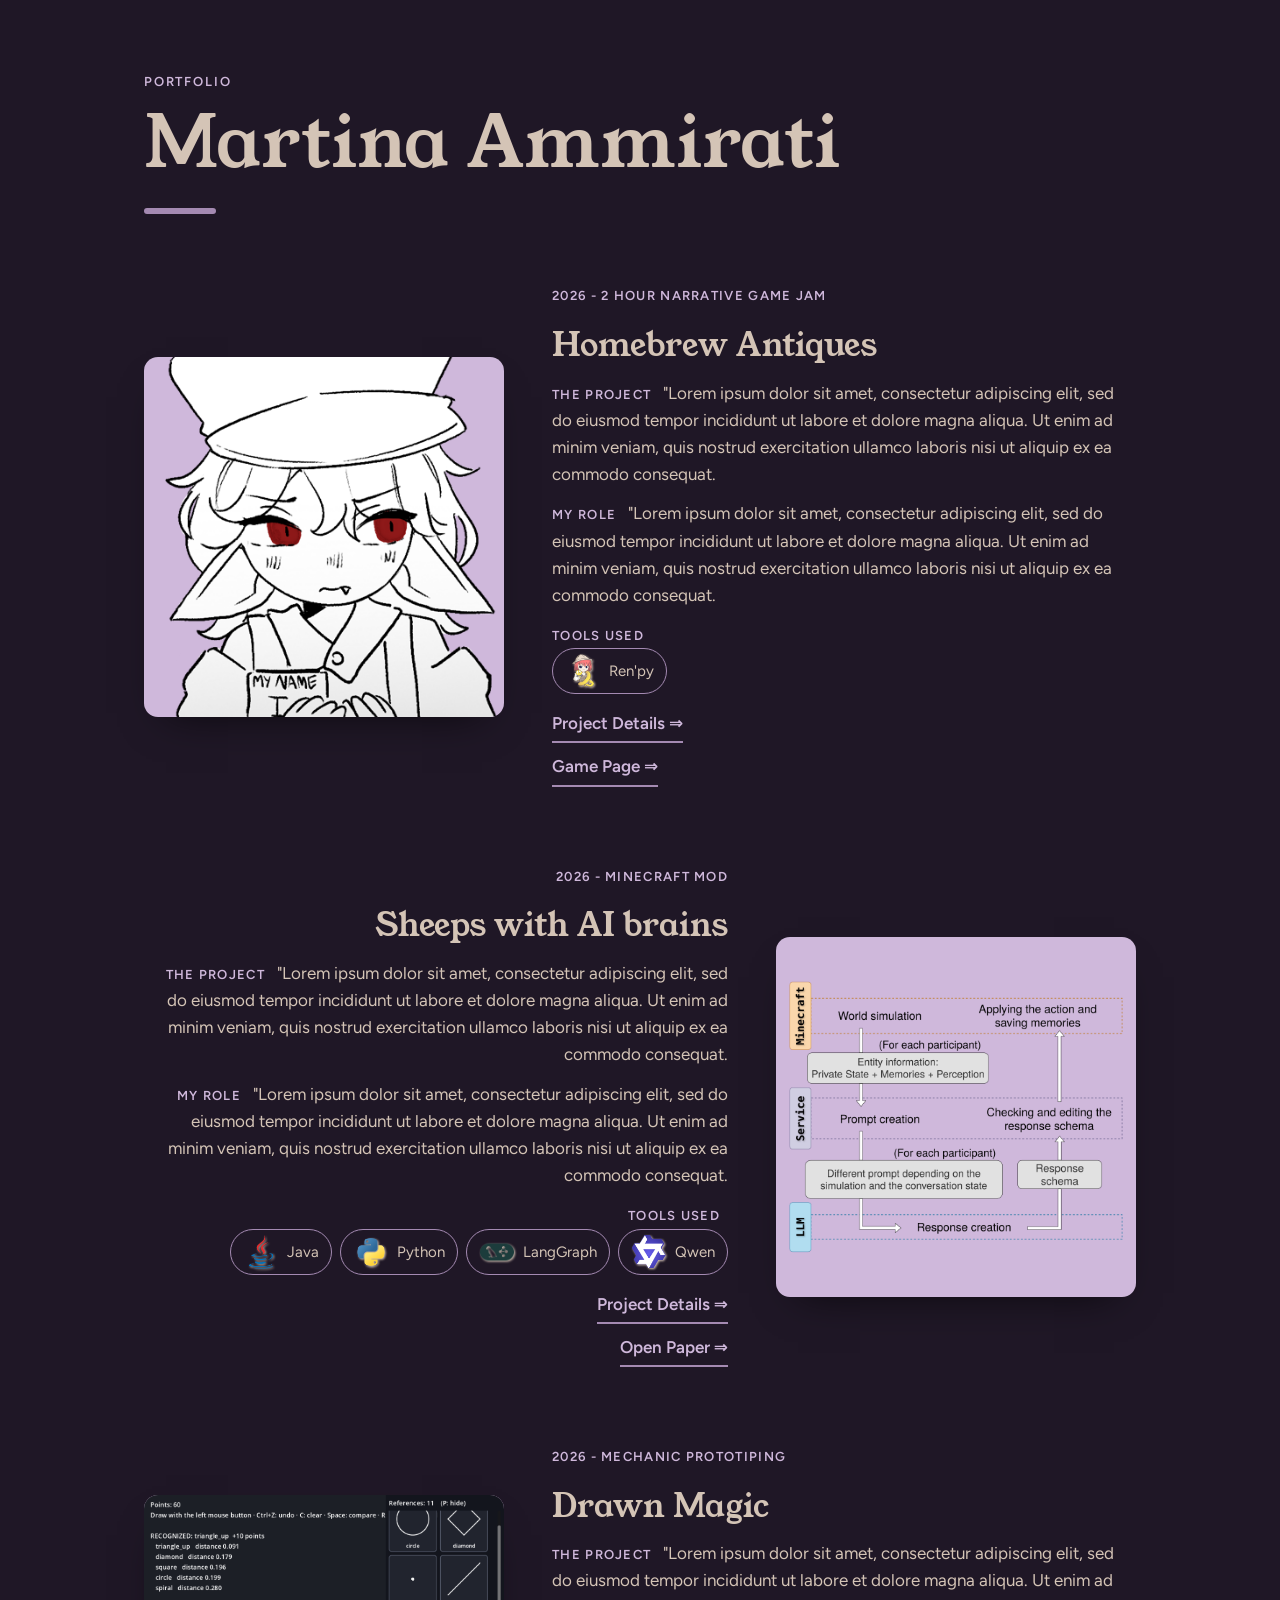
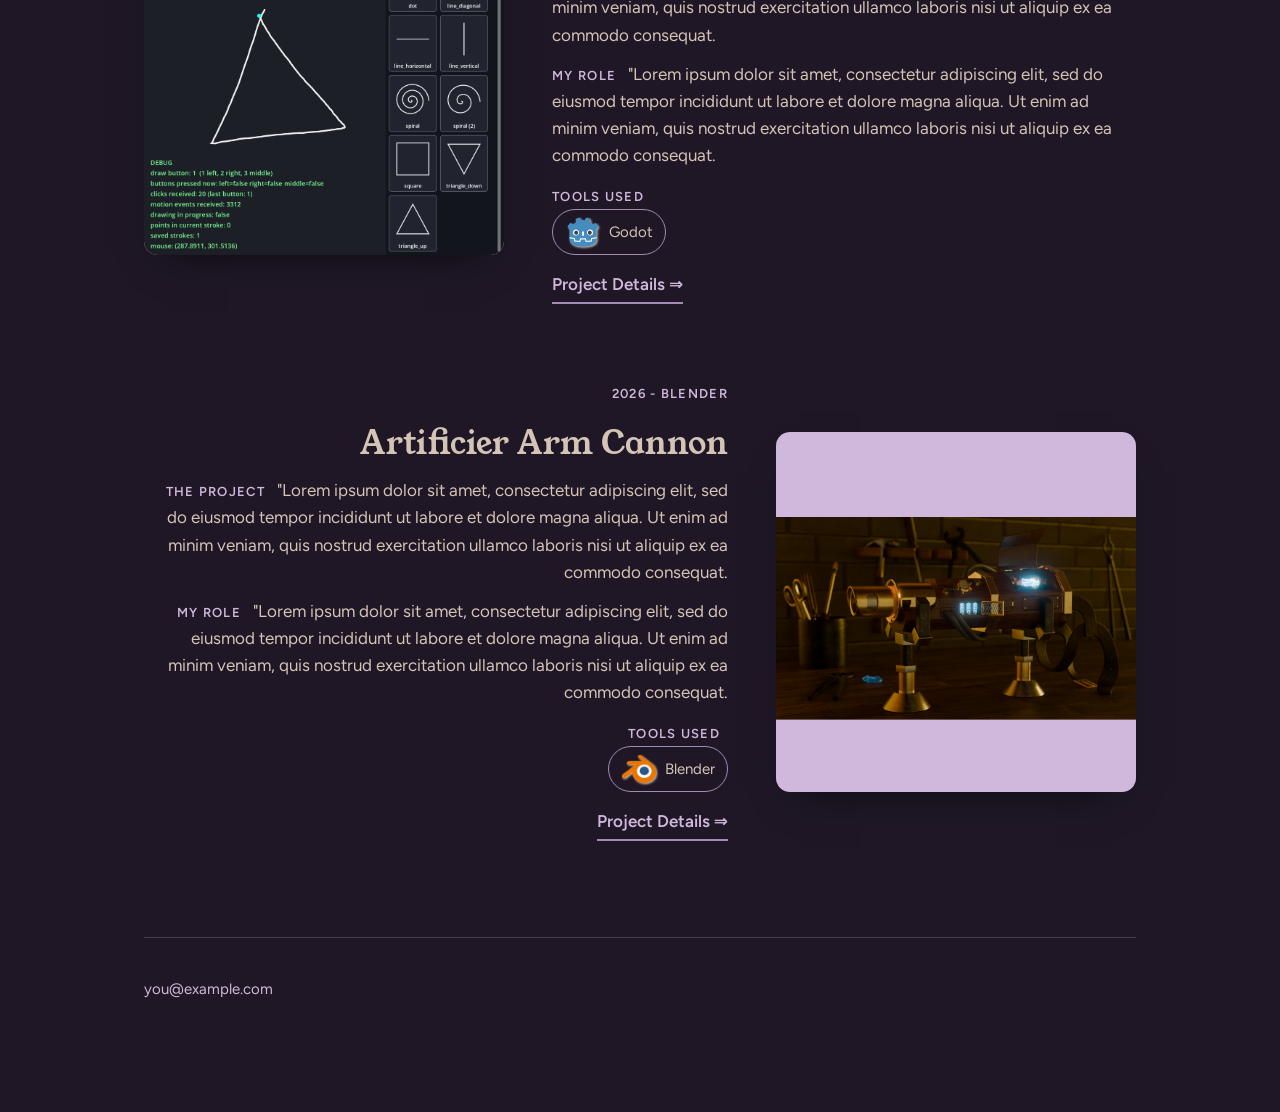
==== index.html @ ea66276a "Deleted all the whimsy + added actual projects Now this is a portfolio" ====
<!DOCTYPE html>
<html lang="en">
<head>
<meta charset="utf-8">
<meta name="viewport" content="width=device-width, initial-scale=1">
<title>Portfolio</title>
<link rel="preconnect" href="https://fonts.googleapis.com">
<link rel="preconnect" href="https://fonts.gstatic.com" crossorigin>
<link href="https://fonts.googleapis.com/css2?family=Figtree:wght@400;500;600&family=Young+Serif&display=swap" rel="stylesheet">
<link rel="stylesheet" href="style.css">
</head>
<body>
  <main class="page">
    <header class="site-header">
      <p class="eyebrow">Portfolio</p>
      <h1>Martina Ammirati</h1>
    </header>

    <ol class="projects">
      <!-- Project 1 -->
      <li class="project">
        <figure class="shot">
          <img src="images/2hNarrative.PNG">
        </figure>
        <div class="text">
          <p class="meta">2026 - 2 Hour Narrative Game Jam</p>
          <h2>Homebrew Antiques</h2>
          <section class="detail">
            <h3>The project</h3>
            <p>"Lorem ipsum dolor sit amet, consectetur adipiscing elit, sed do eiusmod tempor incididunt ut 
              labore et dolore magna aliqua. Ut enim ad minim veniam, quis nostrud exercitation ullamco laboris nisi 
              ut aliquip ex ea commodo consequat.</p>
          </section>

          <section class="detail">
            <h3>My role</h3>
            <p>"Lorem ipsum dolor sit amet, consectetur adipiscing elit, sed do eiusmod tempor incididunt ut 
              labore et dolore magna aliqua. Ut enim ad minim veniam, quis nostrud exercitation ullamco laboris nisi 
              ut aliquip ex ea commodo consequat.</p>
          </section>

          <section class="detail">
            <h3>Tools used</h3>
            <ul class="tools">
              <li><img src="icons/RenPy.png">Ren'py</li>
            </ul>
          </section>
          <div class="links">
            <a class="link" href="homebrew-antiques.html">Project Details ⇒</a>
            <a class="link" href="https://fleetingglance.itch.io/homebrew-antiques" target="_blank" rel="noopener noreferrer">Game Page ⇒</a>
          </div>
        </div>
      </li>

      <!-- Project 2 -->
      <li class="project">
        <figure class="shot">
          <img src="images/mod.png">
        </figure>
        <div class="text">
          <p class="meta">2026 - Minecraft mod</p>
          <h2>Sheeps with AI brains</h2>
          <section class="detail">
            <h3>The project</h3>
            <p>"Lorem ipsum dolor sit amet, consectetur adipiscing elit, sed do eiusmod tempor incididunt ut 
              labore et dolore magna aliqua. Ut enim ad minim veniam, quis nostrud exercitation ullamco laboris nisi 
              ut aliquip ex ea commodo consequat.</p>
          </section>

          <section class="detail">
            <h3>My role</h3>
            <p>"Lorem ipsum dolor sit amet, consectetur adipiscing elit, sed do eiusmod tempor incididunt ut 
              labore et dolore magna aliqua. Ut enim ad minim veniam, quis nostrud exercitation ullamco laboris nisi 
              ut aliquip ex ea commodo consequat.</p>
          </section>

          <section class="detail">
            <h3>Tools used</h3>
            <ul class="tools">
              <li><img src="icons/Java.png">Java</li>
              <li><img src="icons/Python.png">Python</li>
              <li><img src="icons/LangGraph.png">LangGraph</li>
              <li><img src="icons/Qwen.png">Qwen</li>
            </ul>
          </section>
          <div class="links">
            <a class="link" href="sheeps-with-ai-brains.html">Project Details ⇒</a>
            <a class="link" href="files/thesis.pdf" target="_blank" rel="noopener noreferrer">Open Paper ⇒</a>
          </div>
        </div>
      </li>

      <!-- Project 3 -->
      <li class="project">
        <figure class="shot">
          <img src="images/magic.png">
        </figure>
        <div class="text">
          <p class="meta">2026 - Mechanic Prototiping</p>
          <h2>Drawn Magic</h2>
          <section class="detail">
            <h3>The project</h3>
            <p>"Lorem ipsum dolor sit amet, consectetur adipiscing elit, sed do eiusmod tempor incididunt ut 
              labore et dolore magna aliqua. Ut enim ad minim veniam, quis nostrud exercitation ullamco laboris nisi 
              ut aliquip ex ea commodo consequat.</p>
          </section>

          <section class="detail">
            <h3>My role</h3>
            <p>"Lorem ipsum dolor sit amet, consectetur adipiscing elit, sed do eiusmod tempor incididunt ut 
              labore et dolore magna aliqua. Ut enim ad minim veniam, quis nostrud exercitation ullamco laboris nisi 
              ut aliquip ex ea commodo consequat.</p>
          </section>

          <section class="detail">
            <h3>Tools used</h3>
            <ul class="tools">
              <li><img src="icons/Godot.png">Godot</li>
            </ul>
          </section>
          <a class="link" href="drawn-magic.html">Project Details ⇒</a>
        </div>
      </li>


       <!-- Project 4 -->
      <li class="project">
        <figure class="shot">
          <img src="images/cannon.png">
        </figure>
        <div class="text">
          <p class="meta">2026 - Blender</p>
          <h2>Artificier Arm Cannon</h2>
          <section class="detail">
            <h3>The project</h3>
            <p>"Lorem ipsum dolor sit amet, consectetur adipiscing elit, sed do eiusmod tempor incididunt ut 
              labore et dolore magna aliqua. Ut enim ad minim veniam, quis nostrud exercitation ullamco laboris nisi 
              ut aliquip ex ea commodo consequat.</p>
          </section>

          <section class="detail">
            <h3>My role</h3>
            <p>"Lorem ipsum dolor sit amet, consectetur adipiscing elit, sed do eiusmod tempor incididunt ut 
              labore et dolore magna aliqua. Ut enim ad minim veniam, quis nostrud exercitation ullamco laboris nisi 
              ut aliquip ex ea commodo consequat.</p>
          </section>

          <section class="detail">
            <h3>Tools used</h3>
            <ul class="tools">
              <li><img src="icons/Blender.png">Blender</li>
            </ul>
          </section>
          <a class="link" href="drawn-magic.html">Project Details ⇒</a>
        </div>
      </li>

    </ol>

    <footer class="site-footer">
      <p>you@example.com</p>
    </footer>
  </main>
</body>
</html>
---- style.css ----
:root {
    --sand: #d4c4b6;
    --tan: #b29279;
    --lilac: #cfb8db;
    --mauve: #a48ab2;
    --plum: #7e608e;
    --ink: #2b2033;       /* derived: dark text */
    --plum-deep: #4f3860; /* derived: readable accent text on sand */
    --font-display: "Young Serif", Georgia, "Times New Roman", serif;
    --font-body: "Figtree", system-ui, -apple-system, "Segoe UI", sans-serif;

    --bg: #1f1726;
    --text: var(--sand);
    --accent-text: var(--lilac);
    --accent: var(--mauve);
    --rule: #4a3858;
    --shadow: rgba(0, 0, 0, 0.7);
    color-scheme: dark;
}

:root[data-theme="light"] {
    --bg: var(--sand);
    --text: var(--ink);
    --accent-text: var(--plum-deep);
    --accent: var(--plum);
    --rule: var(--tan);
    --shadow: rgba(79, 56, 96, 0.6);
    color-scheme: light;
}

* { box-sizing: border-box; }

html { -webkit-text-size-adjust: 100%; }

body {
    margin: 0;
    background: var(--bg);
    color: var(--text);
    font-family: var(--font-body);
    font-size: 1.0625rem;
    line-height: 1.6;
}

.page {
    max-width: 1040px;
    margin: 0 auto;
    padding: 72px 24px 96px;
}

/*Header*/
.site-header { margin-bottom: 72px; }

.eyebrow {
    margin: 0 0 12px;
    font-size: 0.8125rem;
    font-weight: 600;
    letter-spacing: 0.14em;
    text-transform: uppercase;
    color: var(--accent-text);
}

h1 {
    margin: 0;
    font-family: var(--font-display);
    font-weight: 400;
    font-size: clamp(2.5rem, 7vw, 4.5rem);
    line-height: 1.05;
    text-wrap: balance;
    color: var(--text);
}

.site-header::after {
    content: "";
    display: block;
    width: 72px;
    height: 6px;
    margin-top: 28px;
    border-radius: 3px;
    background: var(--accent);
}

/*Projects*/
.projects {
    display: flex;
    flex-direction: column;
    gap: 80px;
    margin: 0;
    padding: 0;
    list-style: none;
}

.project {
    display: grid;
    grid-template-columns: 360px minmax(0, 1fr);   /* image first, then text */
    align-items: center;
    gap: 48px;
}

.project:nth-child(even) {
    grid-template-columns: minmax(0, 1fr) 360px;   /* text first, then image */
}
.detail { margin-bottom: 12px; }

.detail h3 {
    display: inline;
    margin: 0 8px 0 0;
    font-size: 0.8125rem;
    font-weight: 600;
    letter-spacing: 0.1em;
    text-transform: uppercase;
    color: var(--accent-text);
}

.detail p { display: inline; margin: 0; }


.tools li {
    display: flex;
    align-items: center;
    gap: 8px;
}

.tools img {
    width: 36px;
    height: 36px;
    padding: 1px;
    border-radius: 4px;
    object-fit: contain;
    filter:
        drop-shadow(1px 1px 1px var(--sand))
}

.tools {
    display: flex;
    flex-wrap: wrap;
    gap: 8px;
    margin: 0;
    padding: 0;
    list-style: none;
}

.tools li {
    padding: 4px 12px;
    border: 1px solid var(--accent);
    border-radius: 999px;
    font-size: 0.9375rem;
}

/* Flipped rows: keep the tools against the image (right side) */
.project:nth-child(even) .tools { justify-content: flex-end; }
/*Odd rows: [image][text]*/
.project .text { text-align: left; }

/*Even rows: [text][image]*/
.project:nth-child(even) .shot { order: 2; }
.project:nth-child(even) .text { text-align: right; }

.shot {
    margin: 0;
    overflow: hidden;
    border-radius: 14px;
    background: var(--lilac);
    box-shadow: 0 18px 40px -22px var(--shadow);
    aspect-ratio: 1 / 1;
}

/*inline <svg> or <img>*/
.shot > * {
    display: block;
    width: 100%;
    height: 100%;
    object-fit: cover;
}

.meta {
    margin: 0 0 10px;
    font-size: 0.8125rem;
    font-weight: 600;
    letter-spacing: 0.1em;
    text-transform: uppercase;
    color: var(--accent-text);
}

h2 {
    margin: 0 0 14px;
    font-family: var(--font-display);
    font-weight: 400;
    font-size: clamp(1.5rem, 3vw, 2rem);
    line-height: 1.2;
    text-wrap: balance;
}

.text p { margin: 0 0 20px; max-width: 46ch; }
.project:nth-child(even) .text p { margin-left: auto; }

.link {
    display: inline-block;
    padding: 4px 0;
    font-weight: 600;
    color: var(--accent-text);
    text-decoration: none;
    border-bottom: 2px solid var(--accent);
    transition: color 0.15s ease, border-color 0.15s ease;
}
.link:hover { color: var(--text); border-color: var(--text); }
.link:focus-visible,
.link:focus {
    outline: 3px solid var(--accent);
    outline-offset: 4px;
    border-radius: 2px;
}

/*Links: stacked one under the other*/
.links {
    display: flex;
    flex-direction: column;
    align-items: flex-start;
    gap: 6px;
}

/*Flipped rows: links sit on the right, next to the image*/
.project:nth-child(even) .links { align-items: flex-end; }

/*Footer*/
.site-footer {
    margin-top: 96px;
    padding-top: 24px;
    border-top: 1px solid var(--rule);
    font-size: 0.9375rem;
    color: var(--accent-text);
}

/*Phone: stack, image on top, text aligned left*/
@media (max-width: 720px) {
    .page { padding: 48px 50px 72px; }
    .site-header { margin-bottom: 48px; }
    .projects { gap: 56px; }
    .project,
    .project:nth-child(even) {
      grid-template-columns: minmax(0, 1fr);
      gap: 20px;
    }
    .project:nth-child(even) .shot { order: 0; }
    .project:nth-child(even) .text { text-align: left; }
    .project:nth-child(even) .text p { margin-left: 0; }
    .project:nth-child(even) .tools { justify-content: flex-start; }
    .project:nth-child(even) .links { align-items: flex-start; }
}

@media (prefers-reduced-motion: reduce) {
    .link { transition: none; }
}
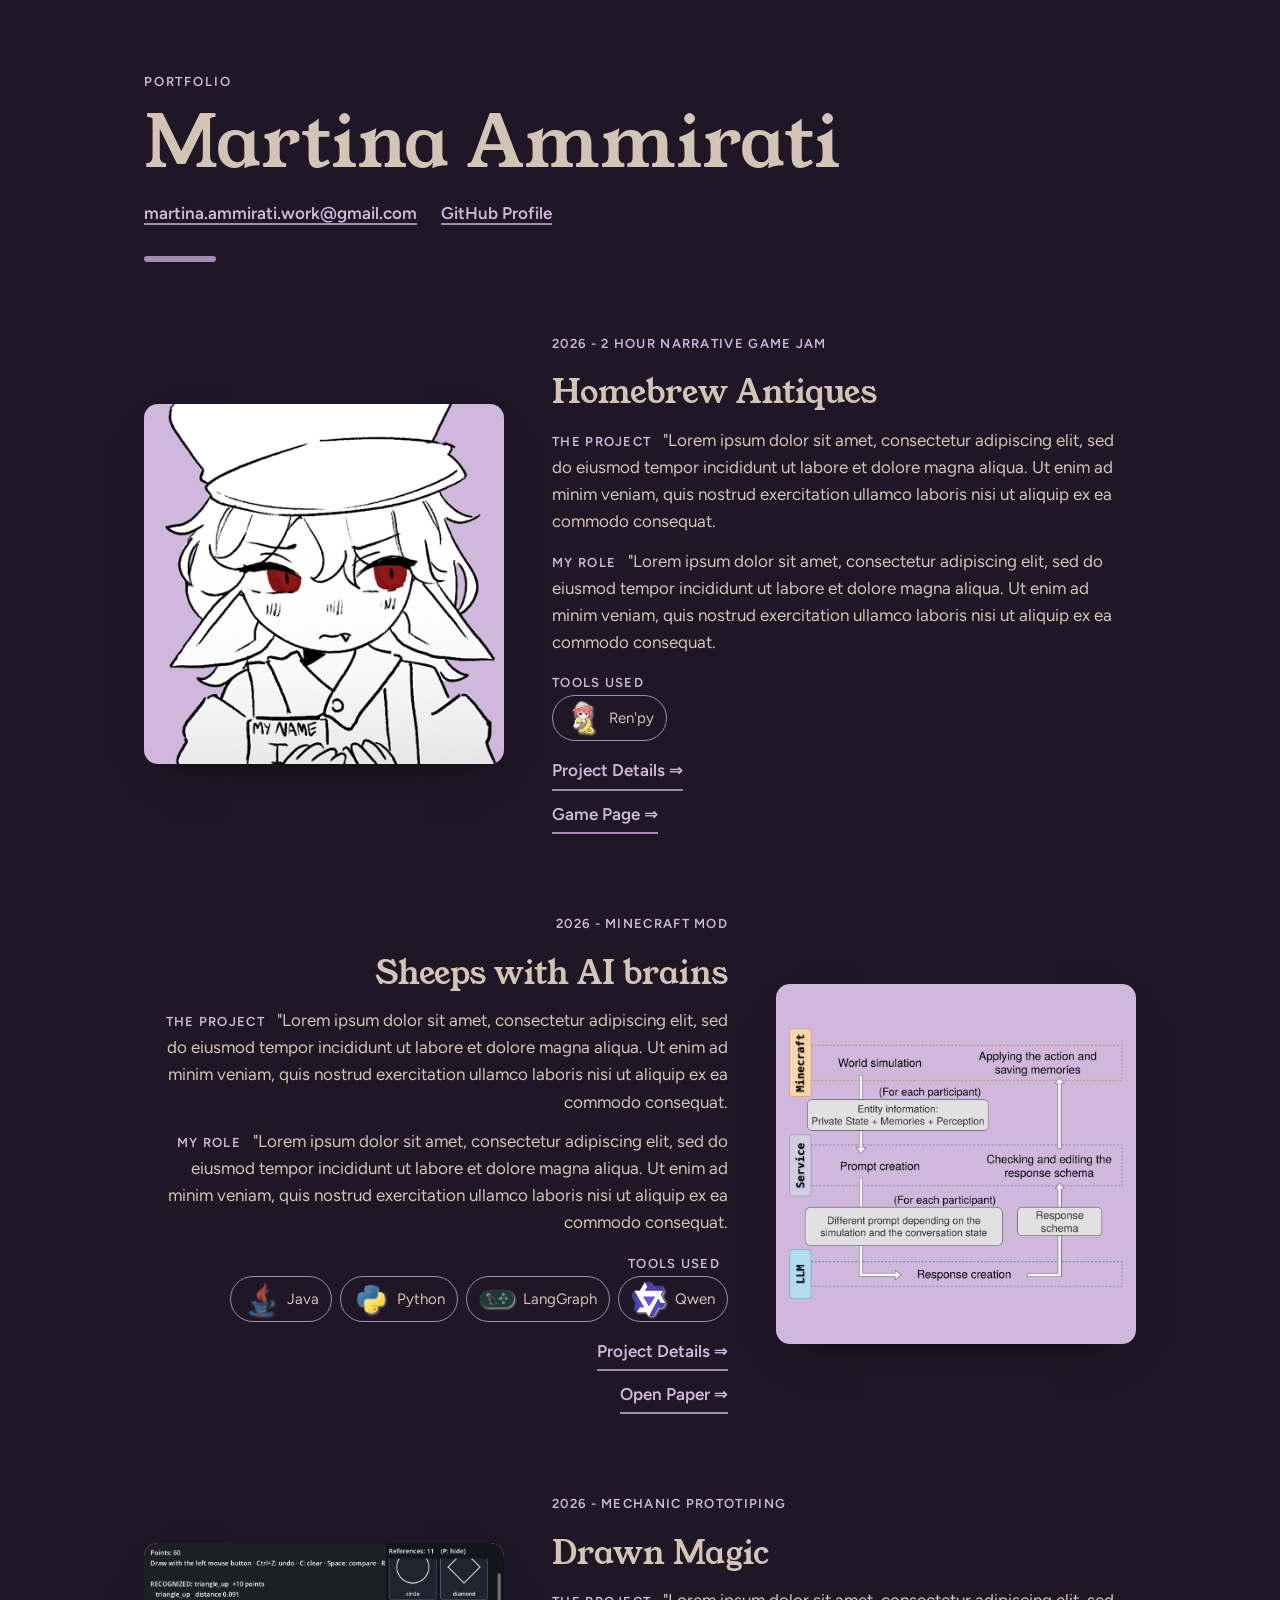
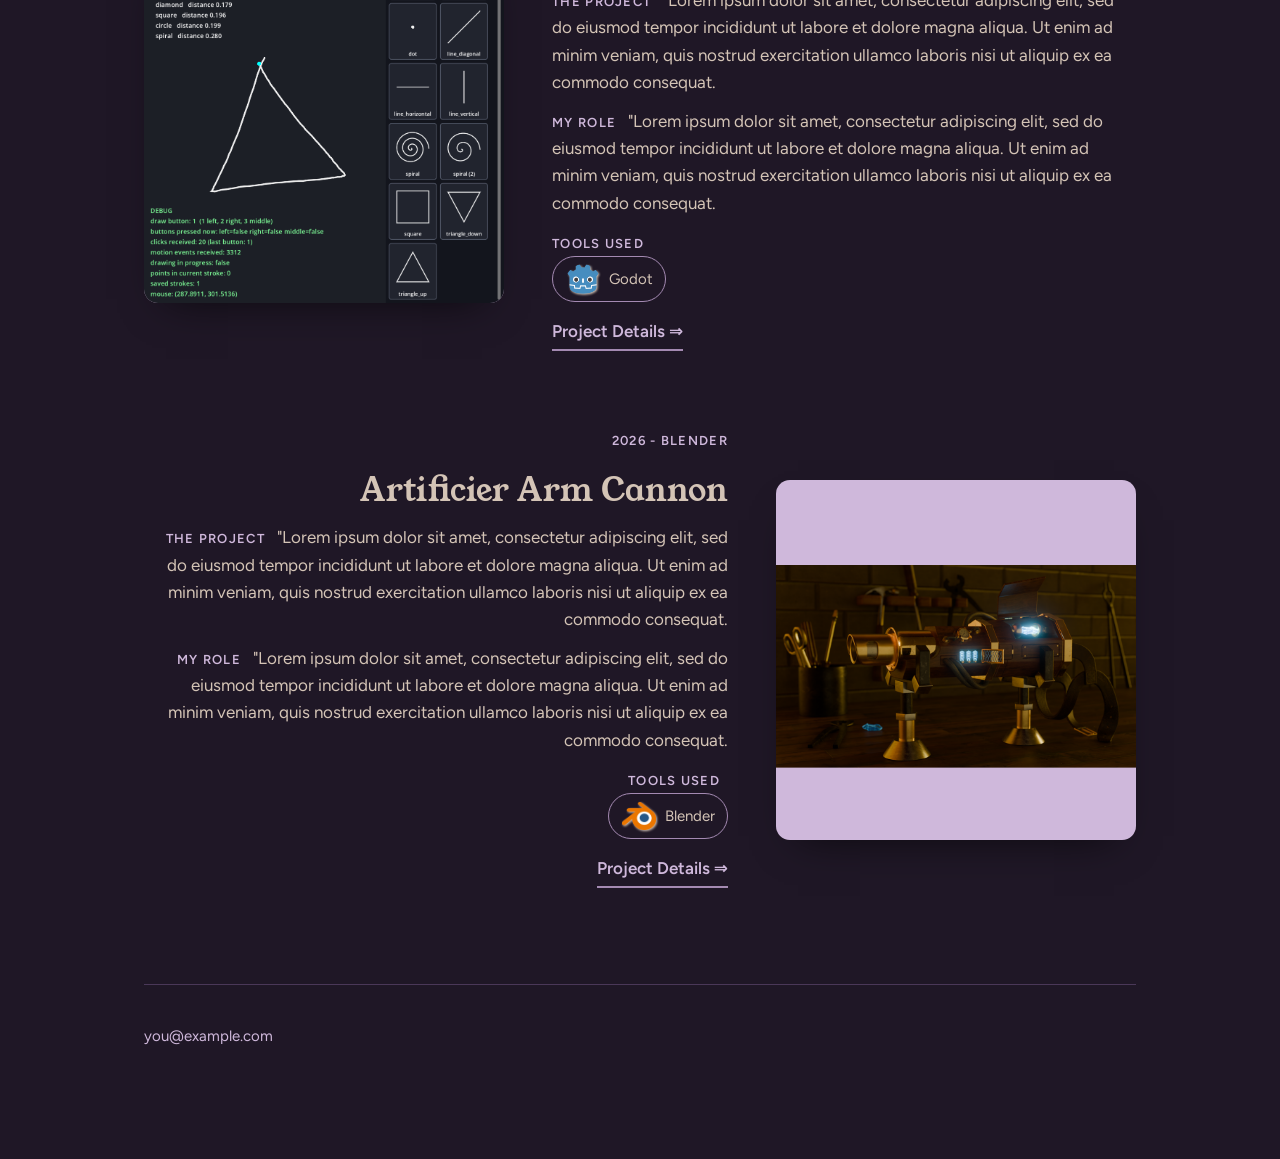
==== commit fb890e3b: "Added contacts" ====
--- a/index.html
+++ b/index.html
@@ -14,6 +14,10 @@
     <header class="site-header">
       <p class="eyebrow">Portfolio</p>
       <h1>Martina Ammirati</h1>
+      <ul class="contacts">
+        <li><a href="mailto:martina.ammirati.work@gmail.com">martina.ammirati.work@gmail.com</a></li>
+        <li><a href="https://github.com/maze-srs" target="_blank" rel="noopener noreferrer">GitHub Profile</a></li>
+      </ul>
     </header>
 
     <ol class="projects">
--- a/style.css
+++ b/style.css
@@ -77,6 +77,30 @@
     margin-top: 28px;
     border-radius: 3px;
     background: var(--accent);
+}
+
+.contacts {
+    display: flex;
+    flex-wrap: wrap;
+    gap: 8px 24px;
+    margin: 20px 0 0;
+    padding: 0;
+    list-style: none;
+}
+
+.contacts a {
+    font-weight: 600;
+    color: var(--accent-text);
+    text-decoration: none;
+    border-bottom: 2px solid var(--accent);
+}
+
+.contacts a:hover { color: var(--text); border-color: var(--text); }
+
+.contacts a:focus-visible {
+    outline: 3px solid var(--accent);
+    outline-offset: 4px;
+    border-radius: 2px;
 }
 
 /*Projects*/
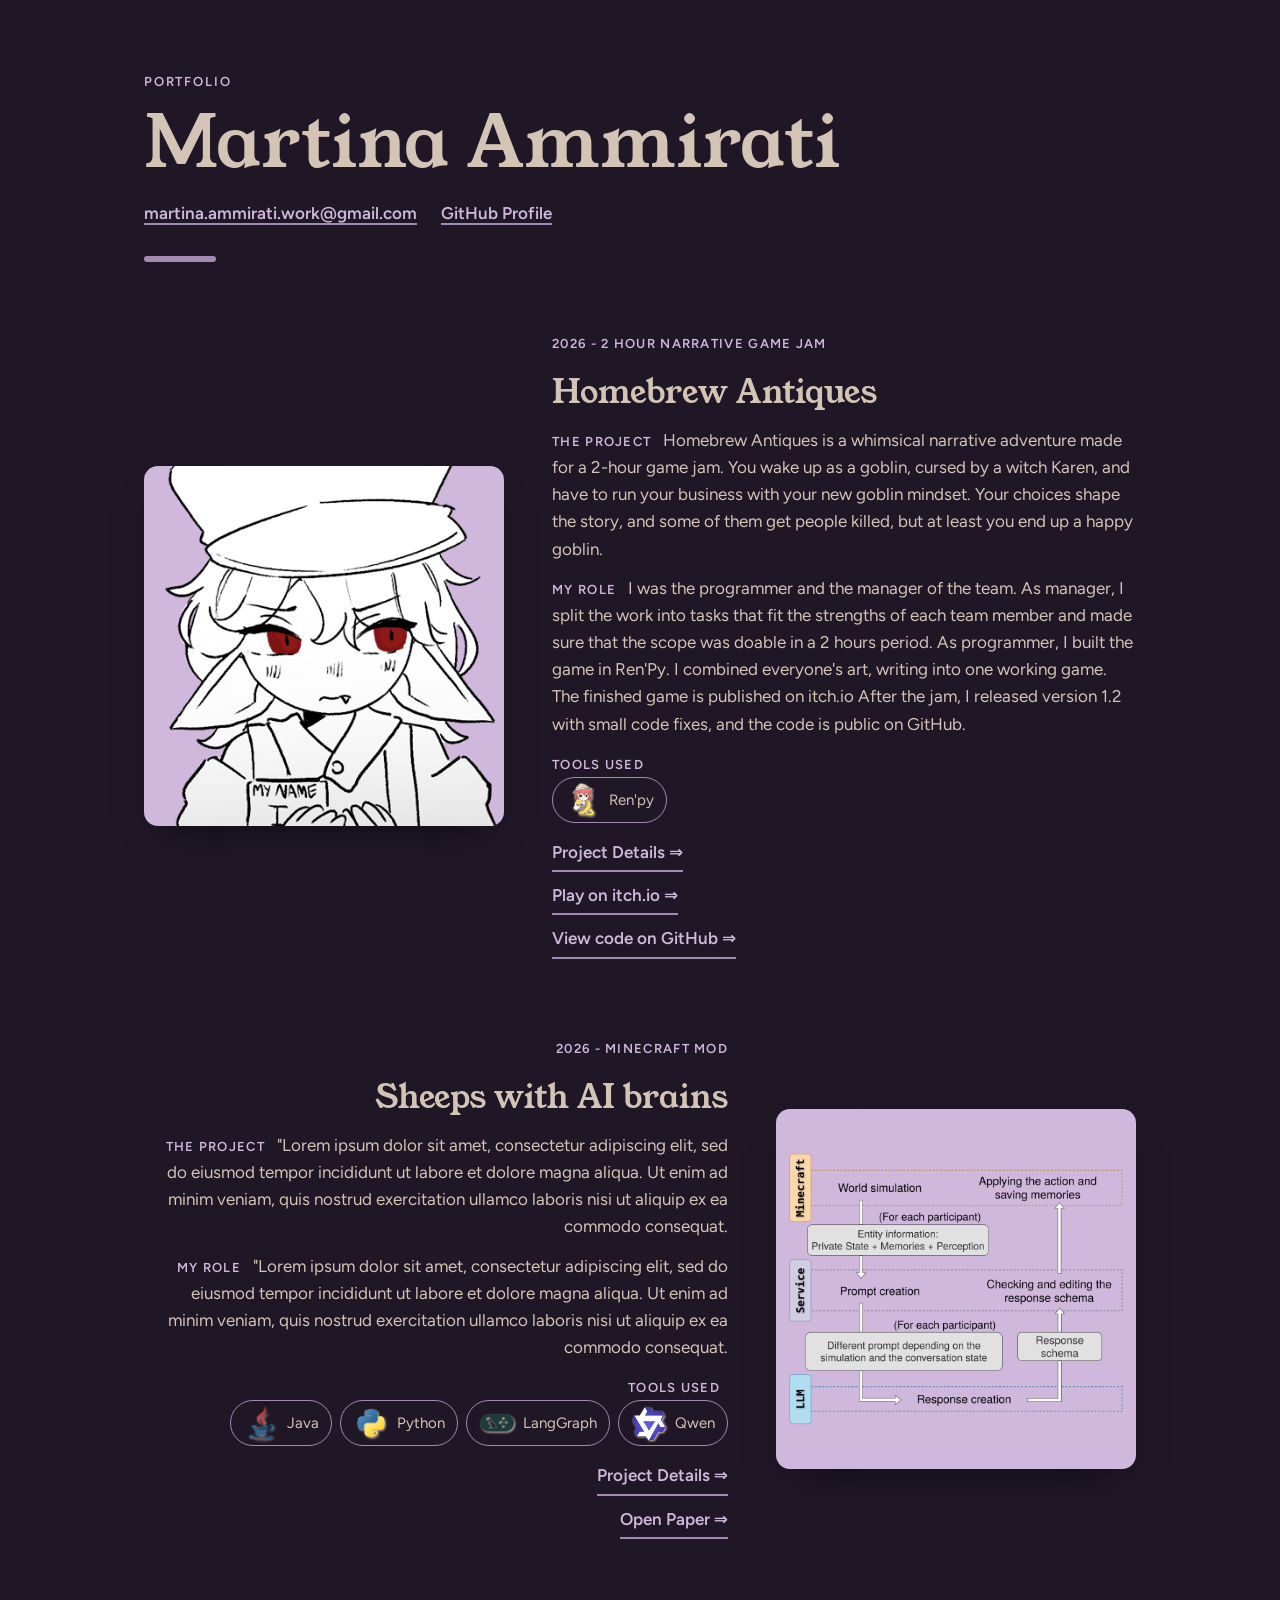
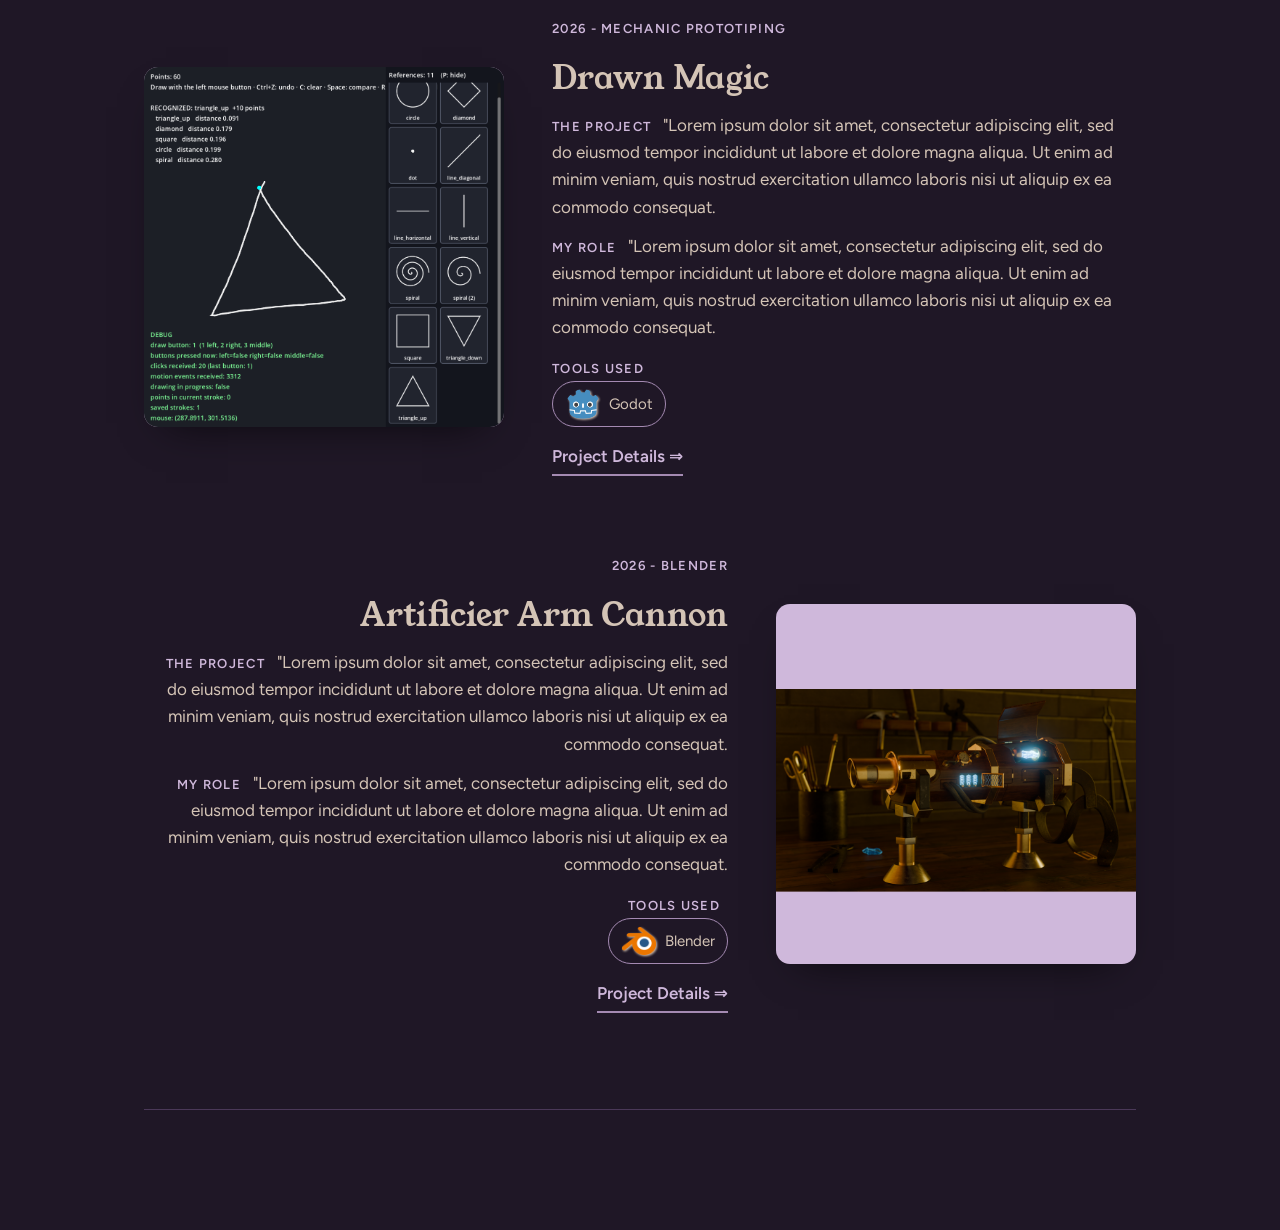
==== commit 1892fe9e: "Added details for the Homebrew Antiques section" ====
--- a/index.html
+++ b/index.html
@@ -31,16 +31,21 @@
           <h2>Homebrew Antiques</h2>
           <section class="detail">
             <h3>The project</h3>
-            <p>"Lorem ipsum dolor sit amet, consectetur adipiscing elit, sed do eiusmod tempor incididunt ut 
-              labore et dolore magna aliqua. Ut enim ad minim veniam, quis nostrud exercitation ullamco laboris nisi 
-              ut aliquip ex ea commodo consequat.</p>
+            <p>Homebrew Antiques is a whimsical narrative adventure made for a 2-hour game jam. 
+              You wake up as a goblin, cursed by a witch Karen, and have to run your business with your new goblin mindset. 
+              Your choices shape the story, and some of them get people killed, but at least you end up a happy goblin.</p>
           </section>
 
           <section class="detail">
             <h3>My role</h3>
-            <p>"Lorem ipsum dolor sit amet, consectetur adipiscing elit, sed do eiusmod tempor incididunt ut 
-              labore et dolore magna aliqua. Ut enim ad minim veniam, quis nostrud exercitation ullamco laboris nisi 
-              ut aliquip ex ea commodo consequat.</p>
+            <p>I was the programmer and the manager of the team. 
+              As manager, I split the work into tasks that fit the strengths of each team member and made
+              sure that the scope was doable in a 2 hours period.
+              As programmer, I built the game in Ren'Py. I combined everyone's art, writing into
+              one working game.
+              The finished game is published on itch.io
+              After the jam, I released version 1.2 with small code fixes, and the code is public on GitHub.
+            </p>
           </section>
 
           <section class="detail">
@@ -51,7 +56,8 @@
           </section>
           <div class="links">
             <a class="link" href="homebrew-antiques.html">Project Details ⇒</a>
-            <a class="link" href="https://fleetingglance.itch.io/homebrew-antiques" target="_blank" rel="noopener noreferrer">Game Page ⇒</a>
+              <a class="link" href="https://fleetingglance.itch.io/homebrew-antiques" target="_blank" rel="noopener noreferrer">Play on itch.io ⇒</a>
+              <a class="link" href="https://github.com/maze-srs/homebrew-antiques-public" target="_blank" rel="noopener noreferrer">View code on GitHub ⇒</a>
           </div>
         </div>
       </li>
@@ -162,7 +168,6 @@
     </ol>
 
     <footer class="site-footer">
-      <p>you@example.com</p>
     </footer>
   </main>
 </body>
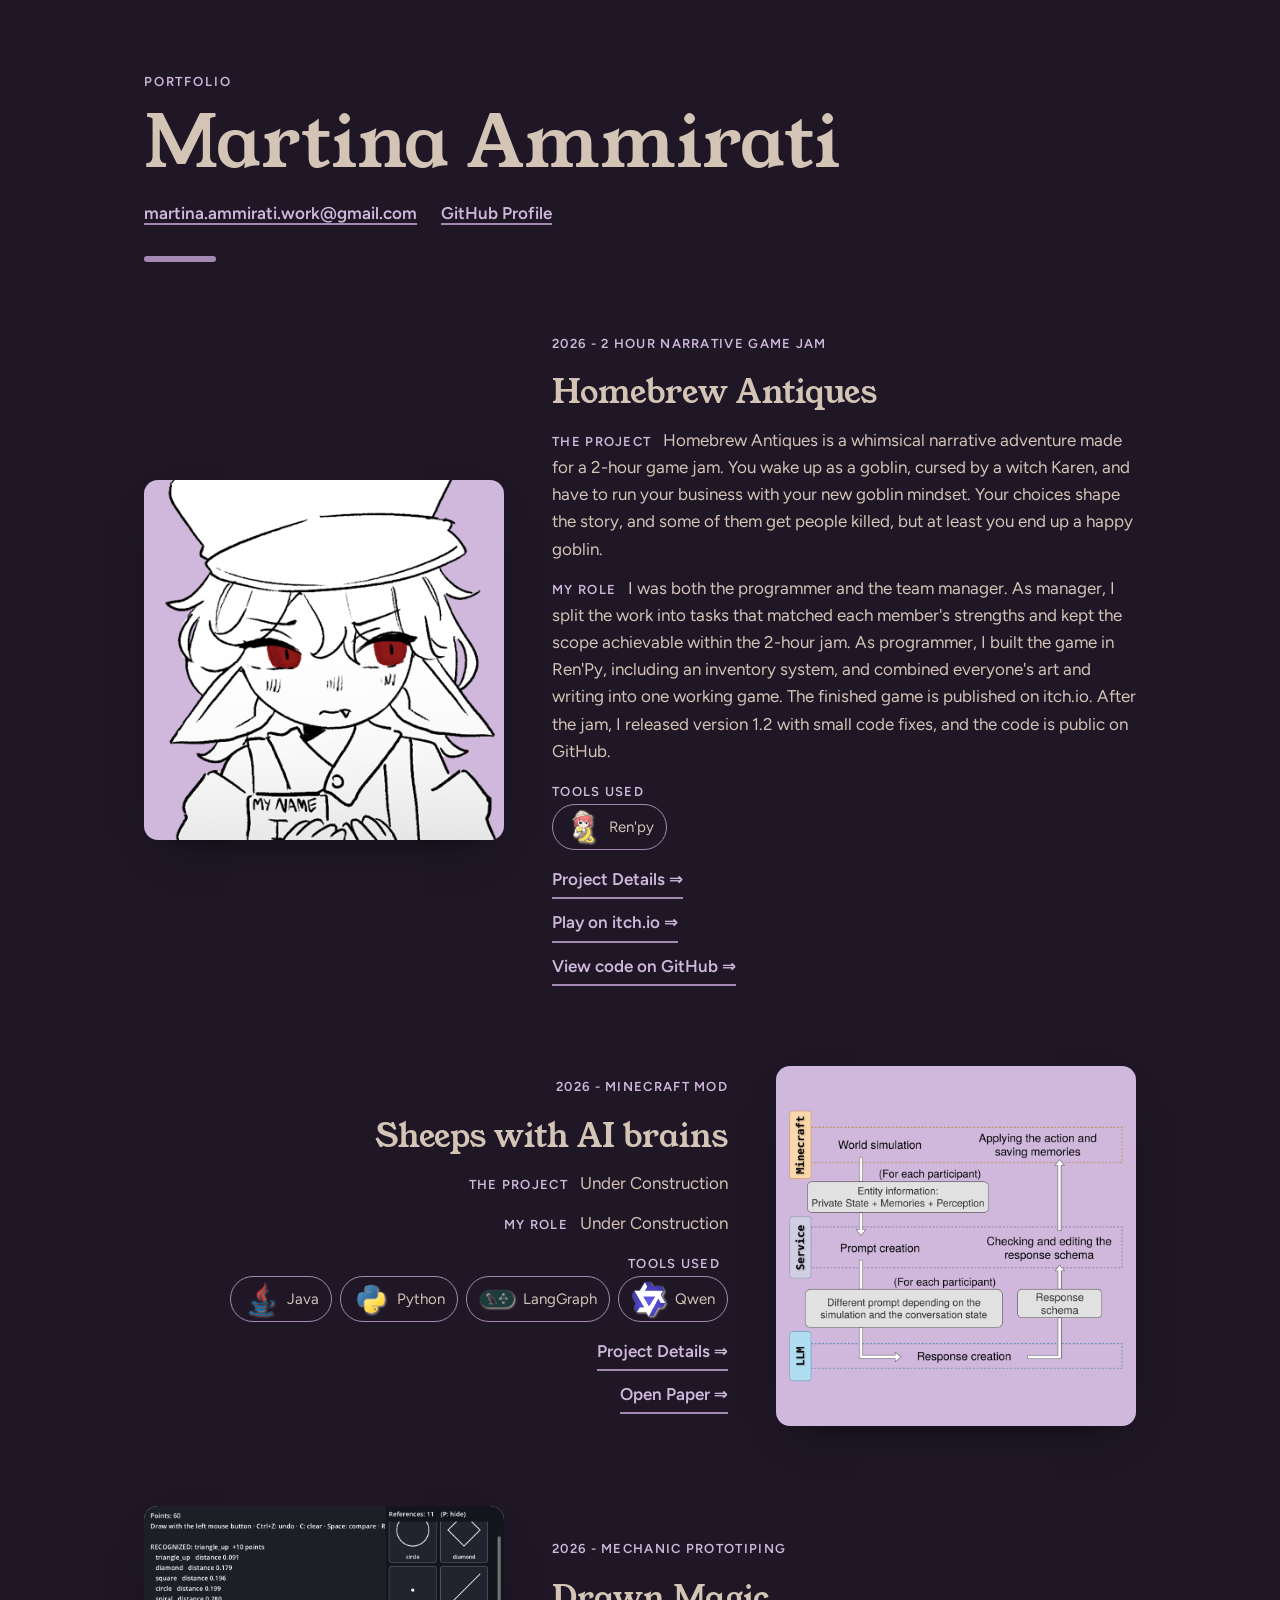
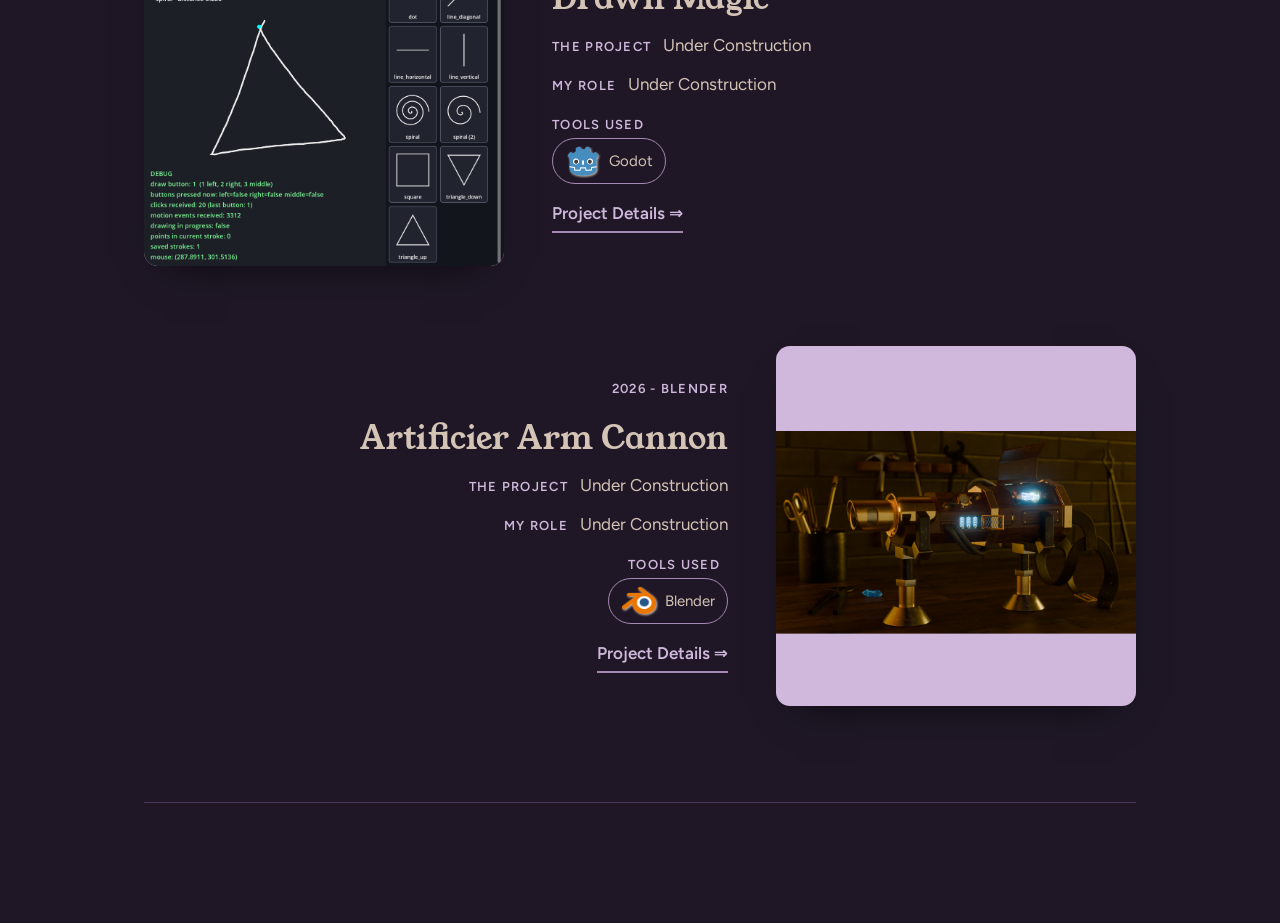
==== commit d8ef9c6b: "Changed the lorem ipsum into "Under Construction"" ====
--- a/index.html
+++ b/index.html
@@ -38,13 +38,12 @@
 
           <section class="detail">
             <h3>My role</h3>
-            <p>I was the programmer and the manager of the team. 
-              As manager, I split the work into tasks that fit the strengths of each team member and made
-              sure that the scope was doable in a 2 hours period.
-              As programmer, I built the game in Ren'Py. I combined everyone's art, writing into
-              one working game.
-              The finished game is published on itch.io
-              After the jam, I released version 1.2 with small code fixes, and the code is public on GitHub.
+            <p>I was both the programmer and the team manager. As manager, I split the work into tasks that
+                matched each member's strengths and kept the scope achievable within the 2-hour jam. As
+                programmer, I built the game in Ren'Py, including an inventory system, 
+                and combined everyone's art and writing into one working game. The finished game is
+                published on itch.io. After the jam, I released version 1.2 with small code fixes, and the
+                code is public on GitHub.
             </p>
           </section>
 
@@ -55,7 +54,7 @@
             </ul>
           </section>
           <div class="links">
-            <a class="link" href="homebrew-antiques.html">Project Details ⇒</a>
+            <a class="link" href="">Project Details ⇒</a>
               <a class="link" href="https://fleetingglance.itch.io/homebrew-antiques" target="_blank" rel="noopener noreferrer">Play on itch.io ⇒</a>
               <a class="link" href="https://github.com/maze-srs/homebrew-antiques-public" target="_blank" rel="noopener noreferrer">View code on GitHub ⇒</a>
           </div>
@@ -72,16 +71,12 @@
           <h2>Sheeps with AI brains</h2>
           <section class="detail">
             <h3>The project</h3>
-            <p>"Lorem ipsum dolor sit amet, consectetur adipiscing elit, sed do eiusmod tempor incididunt ut 
-              labore et dolore magna aliqua. Ut enim ad minim veniam, quis nostrud exercitation ullamco laboris nisi 
-              ut aliquip ex ea commodo consequat.</p>
+            <p>Under Construction</p>
           </section>
 
           <section class="detail">
             <h3>My role</h3>
-            <p>"Lorem ipsum dolor sit amet, consectetur adipiscing elit, sed do eiusmod tempor incididunt ut 
-              labore et dolore magna aliqua. Ut enim ad minim veniam, quis nostrud exercitation ullamco laboris nisi 
-              ut aliquip ex ea commodo consequat.</p>
+            <p>Under Construction</p>
           </section>
 
           <section class="detail">
@@ -94,7 +89,7 @@
             </ul>
           </section>
           <div class="links">
-            <a class="link" href="sheeps-with-ai-brains.html">Project Details ⇒</a>
+            <a class="link" href="">Project Details ⇒</a>
             <a class="link" href="files/thesis.pdf" target="_blank" rel="noopener noreferrer">Open Paper ⇒</a>
           </div>
         </div>
@@ -110,16 +105,12 @@
           <h2>Drawn Magic</h2>
           <section class="detail">
             <h3>The project</h3>
-            <p>"Lorem ipsum dolor sit amet, consectetur adipiscing elit, sed do eiusmod tempor incididunt ut 
-              labore et dolore magna aliqua. Ut enim ad minim veniam, quis nostrud exercitation ullamco laboris nisi 
-              ut aliquip ex ea commodo consequat.</p>
+            <p>Under Construction</p>
           </section>
 
           <section class="detail">
             <h3>My role</h3>
-            <p>"Lorem ipsum dolor sit amet, consectetur adipiscing elit, sed do eiusmod tempor incididunt ut 
-              labore et dolore magna aliqua. Ut enim ad minim veniam, quis nostrud exercitation ullamco laboris nisi 
-              ut aliquip ex ea commodo consequat.</p>
+            <p>Under Construction</p>
           </section>
 
           <section class="detail">
@@ -128,7 +119,7 @@
               <li><img src="icons/Godot.png">Godot</li>
             </ul>
           </section>
-          <a class="link" href="drawn-magic.html">Project Details ⇒</a>
+          <a class="link" href="">Project Details ⇒</a>
         </div>
       </li>
 
@@ -143,16 +134,12 @@
           <h2>Artificier Arm Cannon</h2>
           <section class="detail">
             <h3>The project</h3>
-            <p>"Lorem ipsum dolor sit amet, consectetur adipiscing elit, sed do eiusmod tempor incididunt ut 
-              labore et dolore magna aliqua. Ut enim ad minim veniam, quis nostrud exercitation ullamco laboris nisi 
-              ut aliquip ex ea commodo consequat.</p>
+            <p>Under Construction</p>
           </section>
 
           <section class="detail">
             <h3>My role</h3>
-            <p>"Lorem ipsum dolor sit amet, consectetur adipiscing elit, sed do eiusmod tempor incididunt ut 
-              labore et dolore magna aliqua. Ut enim ad minim veniam, quis nostrud exercitation ullamco laboris nisi 
-              ut aliquip ex ea commodo consequat.</p>
+            <p>Under Construction</p>
           </section>
 
           <section class="detail">
@@ -161,7 +148,7 @@
               <li><img src="icons/Blender.png">Blender</li>
             </ul>
           </section>
-          <a class="link" href="drawn-magic.html">Project Details ⇒</a>
+          <a class="link" href="">Project Details ⇒</a>
         </div>
       </li>
 
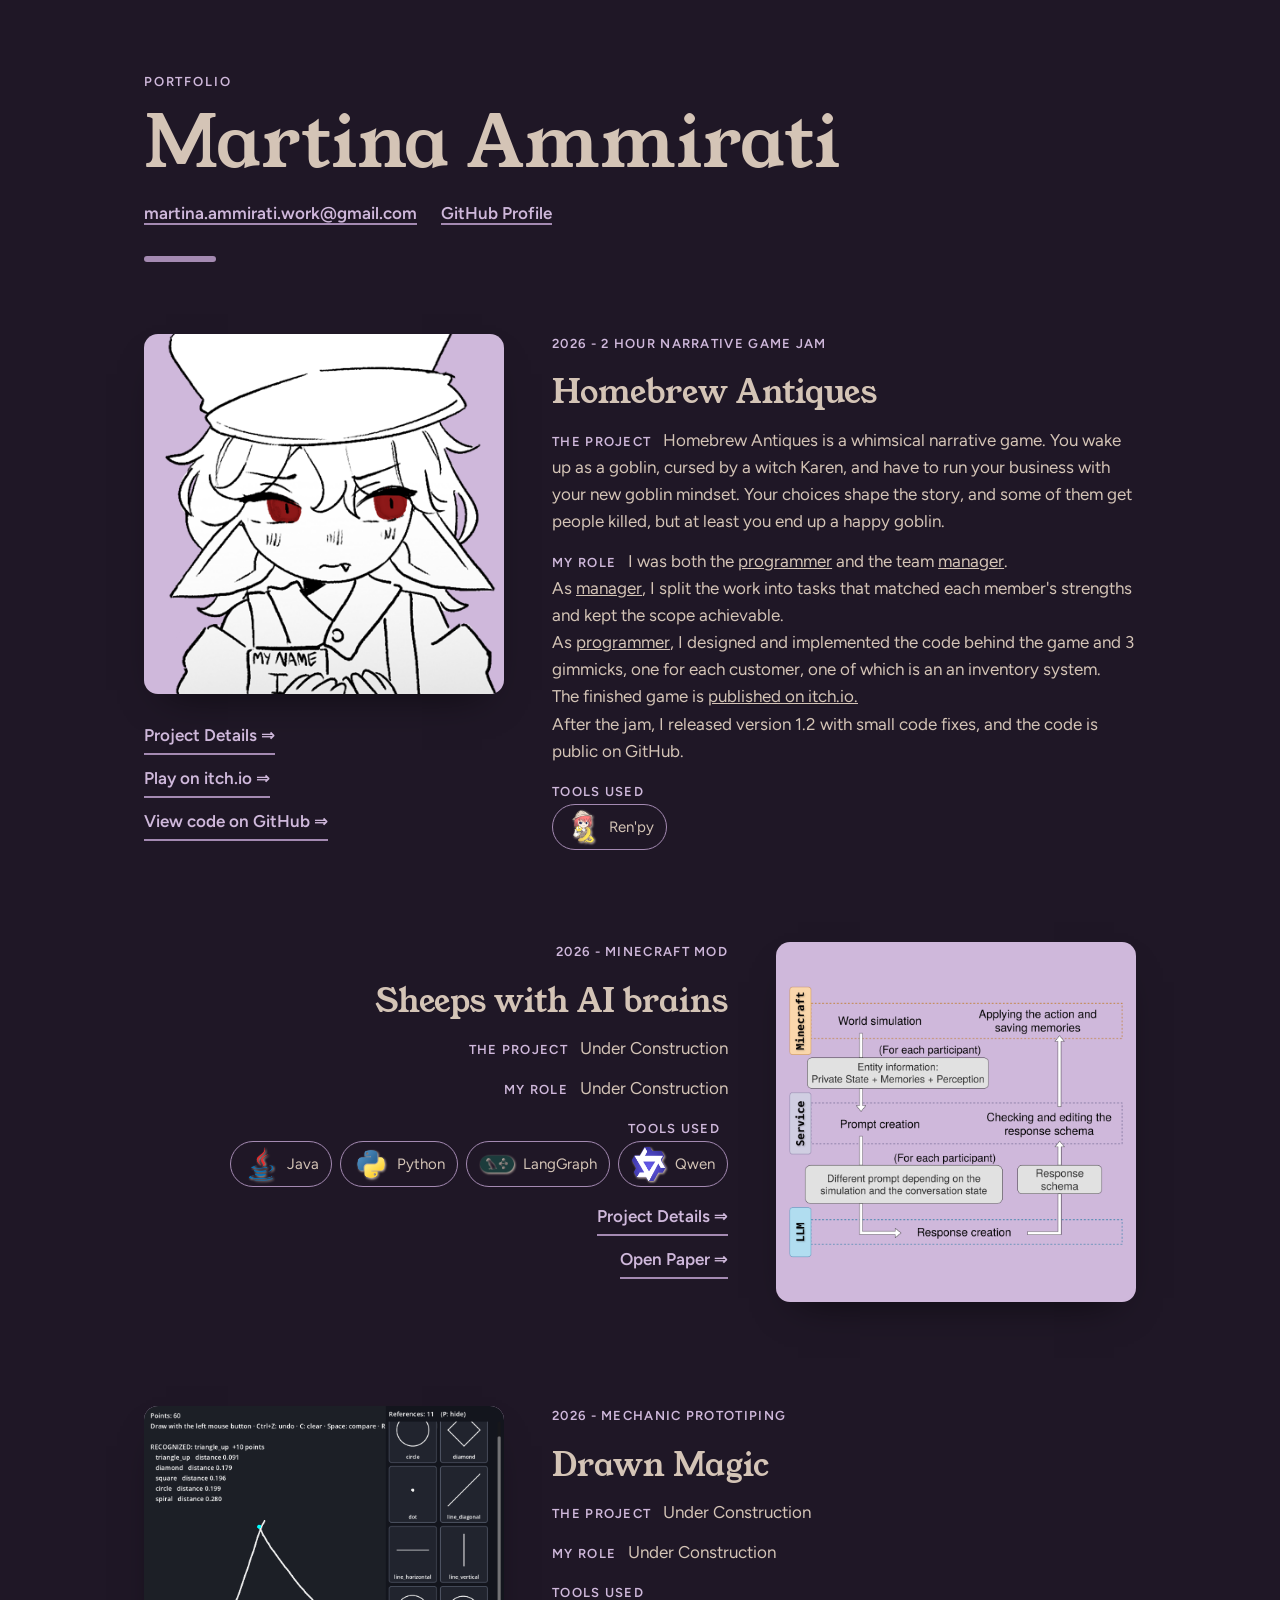
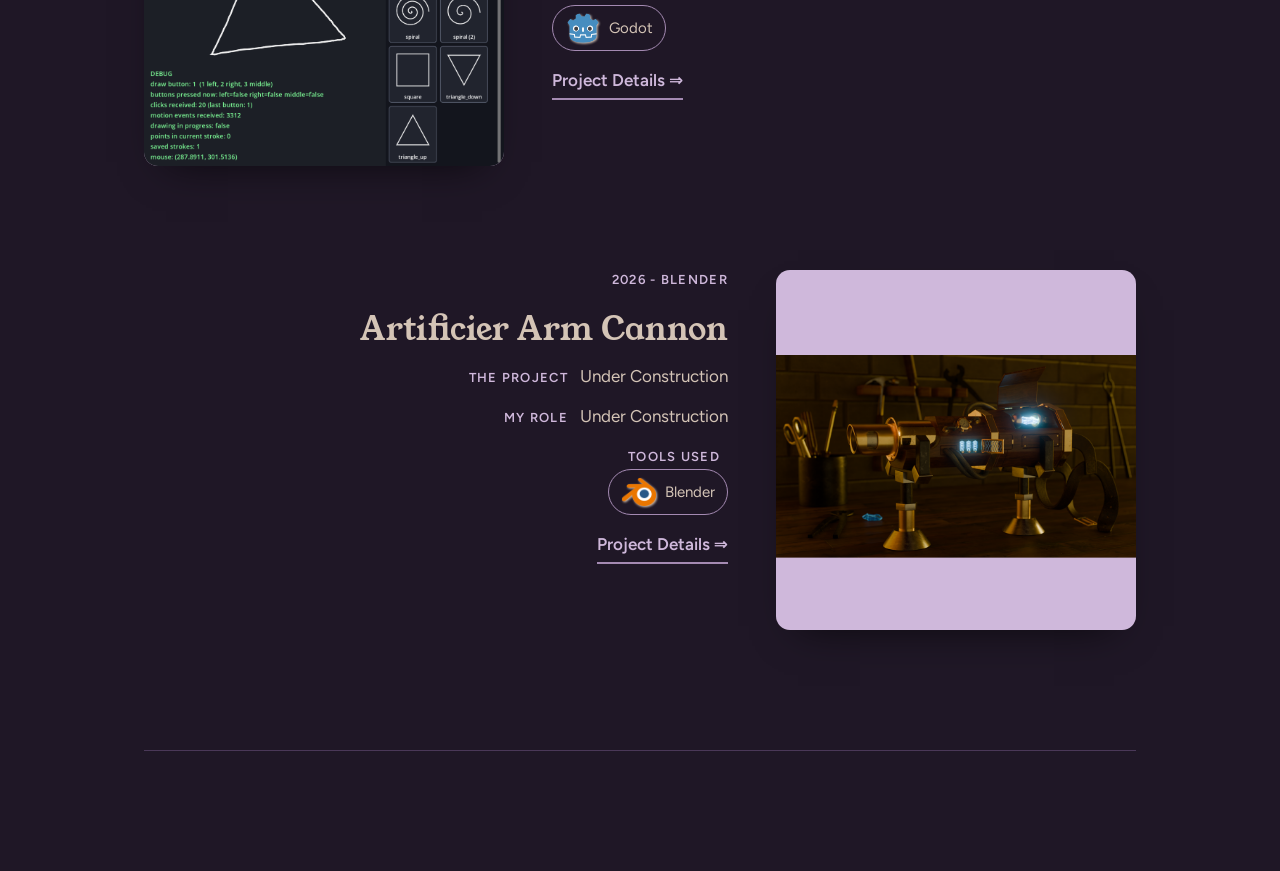
==== commit 49c2b95f: "Added homebrew-antiques page" ====
--- a/index.html
+++ b/index.html
@@ -31,18 +31,20 @@
           <h2>Homebrew Antiques</h2>
           <section class="detail">
             <h3>The project</h3>
-            <p>Homebrew Antiques is a whimsical narrative adventure made for a 2-hour game jam. 
+            <p>Homebrew Antiques is a whimsical narrative game. 
               You wake up as a goblin, cursed by a witch Karen, and have to run your business with your new goblin mindset. 
               Your choices shape the story, and some of them get people killed, but at least you end up a happy goblin.</p>
           </section>
 
           <section class="detail">
             <h3>My role</h3>
-            <p>I was both the programmer and the team manager. As manager, I split the work into tasks that
-                matched each member's strengths and kept the scope achievable within the 2-hour jam. As
-                programmer, I built the game in Ren'Py, including an inventory system, 
-                and combined everyone's art and writing into one working game. The finished game is
-                published on itch.io. After the jam, I released version 1.2 with small code fixes, and the
+            <p>I was both the <u>programmer</u> and the team <u>manager</u>. <br>
+                As <u>manager</u>, I split the work into tasks that matched each member's strengths and kept 
+                the scope achievable.<br>
+                As <u>programmer</u>, I designed and implemented the code behind the game and 3 gimmicks, 
+                one for each customer, one of which is an an inventory system. <br>
+                The finished game is <u>published on itch.io.</u><br>
+                After the jam, I released version 1.2 with small code fixes, and the
                 code is public on GitHub.
             </p>
           </section>
@@ -53,12 +55,12 @@
               <li><img src="icons/RenPy.png">Ren'py</li>
             </ul>
           </section>
-          <div class="links">
-            <a class="link" href="">Project Details ⇒</a>
-              <a class="link" href="https://fleetingglance.itch.io/homebrew-antiques" target="_blank" rel="noopener noreferrer">Play on itch.io ⇒</a>
-              <a class="link" href="https://github.com/maze-srs/homebrew-antiques-public" target="_blank" rel="noopener noreferrer">View code on GitHub ⇒</a>
+        </div>
+        <div class="links">
+            <a class="link" href="homebrew-antiques.html">Project Details ⇒</a>
+            <a class="link" href="https://fleetingglance.itch.io/homebrew-antiques" target="_blank" rel="noopener noreferrer">Play on itch.io ⇒</a>
+            <a class="link" href="https://github.com/maze-srs/homebrew-antiques-public" target="_blank" rel="noopener noreferrer">View code on GitHub ⇒</a>
           </div>
-        </div>
       </li>
 
       <!-- Project 2 -->
--- a/style.css
+++ b/style.css
@@ -116,13 +116,26 @@
 .project {
     display: grid;
     grid-template-columns: 360px minmax(0, 1fr);   /* image first, then text */
-    align-items: center;
-    gap: 48px;
+    grid-template-rows: auto 1fr;                  /* photo row, then the rest */
+    grid-template-areas:
+        "shot  text"
+        "links text";
+    column-gap: 48px;
+    row-gap: 24px;
+    align-items: start;
 }
 
 .project:nth-child(even) {
     grid-template-columns: minmax(0, 1fr) 360px;   /* text first, then image */
-}
+    grid-template-areas:
+        "text shot"
+        "text links";
+}
+
+.shot  { grid-area: shot; }
+.text  { grid-area: text; }
+.links { grid-area: links; }
+
 .detail { margin-bottom: 12px; }
 
 .detail h3 {
@@ -176,7 +189,6 @@
 .project .text { text-align: left; }
 
 /*Even rows: [text][image]*/
-.project:nth-child(even) .shot { order: 2; }
 .project:nth-child(even) .text { text-align: right; }
 
 .shot {
@@ -242,8 +254,8 @@
     gap: 6px;
 }
 
-/*Flipped rows: links sit on the right, next to the image*/
-.project:nth-child(even) .links { align-items: flex-end; }
+/*Flipped rows: links inside the text sit on the right, next to the image*/
+.project:nth-child(even) .text .links { align-items: flex-end; }
 
 /*Footer*/
 .site-footer {
@@ -262,9 +274,10 @@
     .project,
     .project:nth-child(even) {
       grid-template-columns: minmax(0, 1fr);
+      grid-template-rows: auto;
+      grid-template-areas: "shot" "text" "links";
       gap: 20px;
     }
-    .project:nth-child(even) .shot { order: 0; }
     .project:nth-child(even) .text { text-align: left; }
     .project:nth-child(even) .text p { margin-left: 0; }
     .project:nth-child(even) .tools { justify-content: flex-start; }
